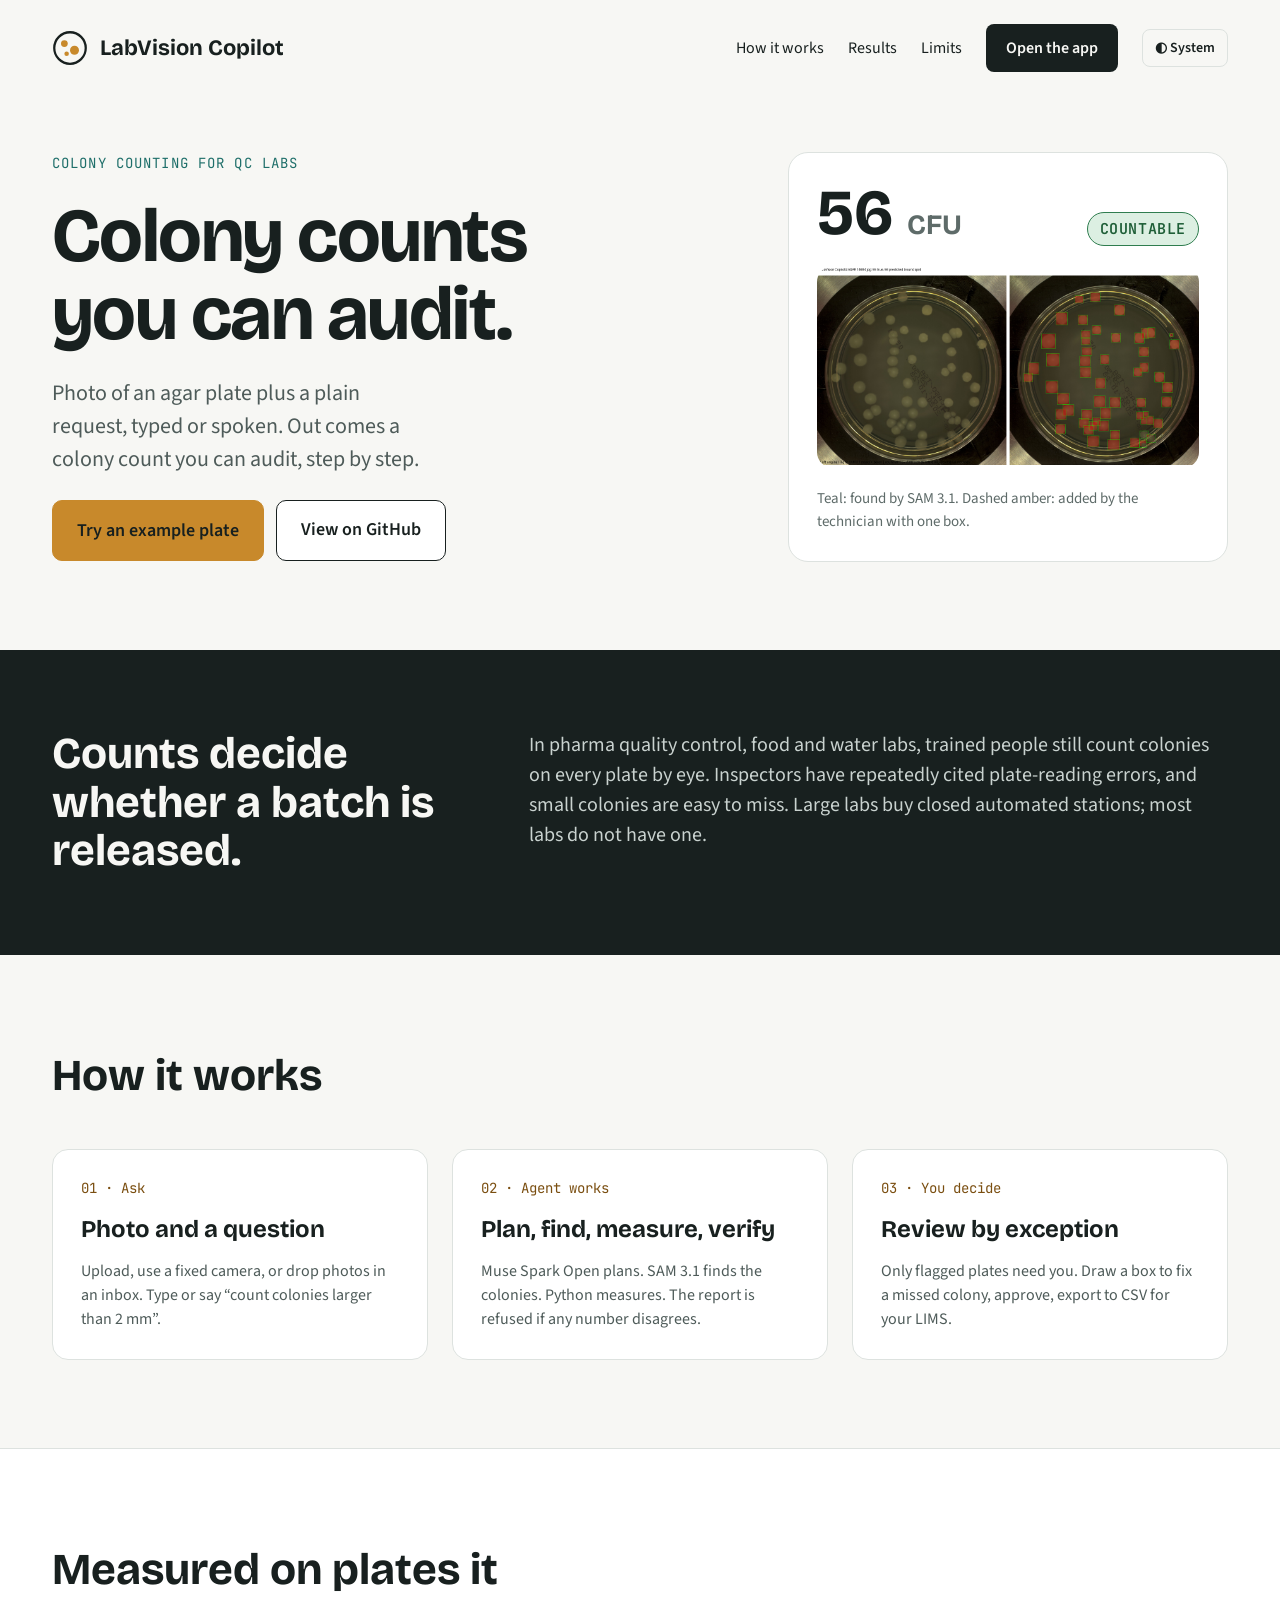
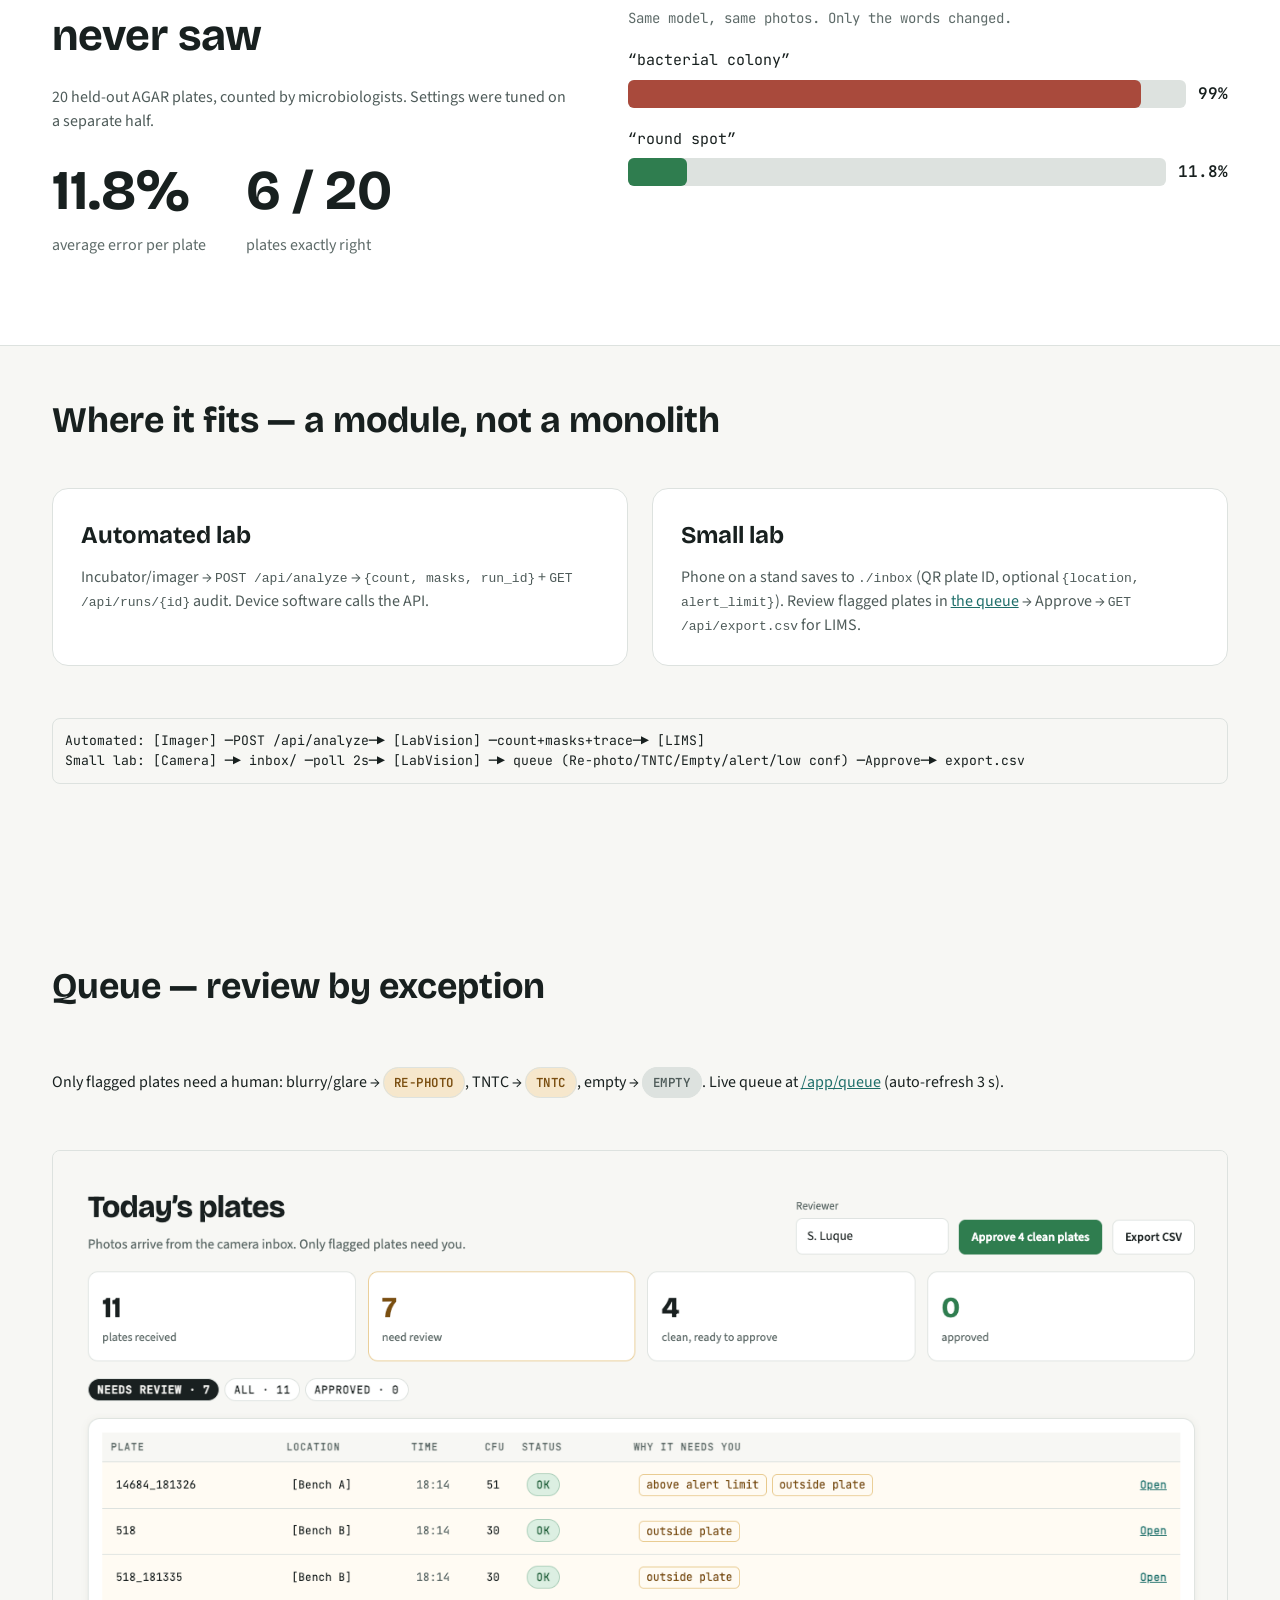
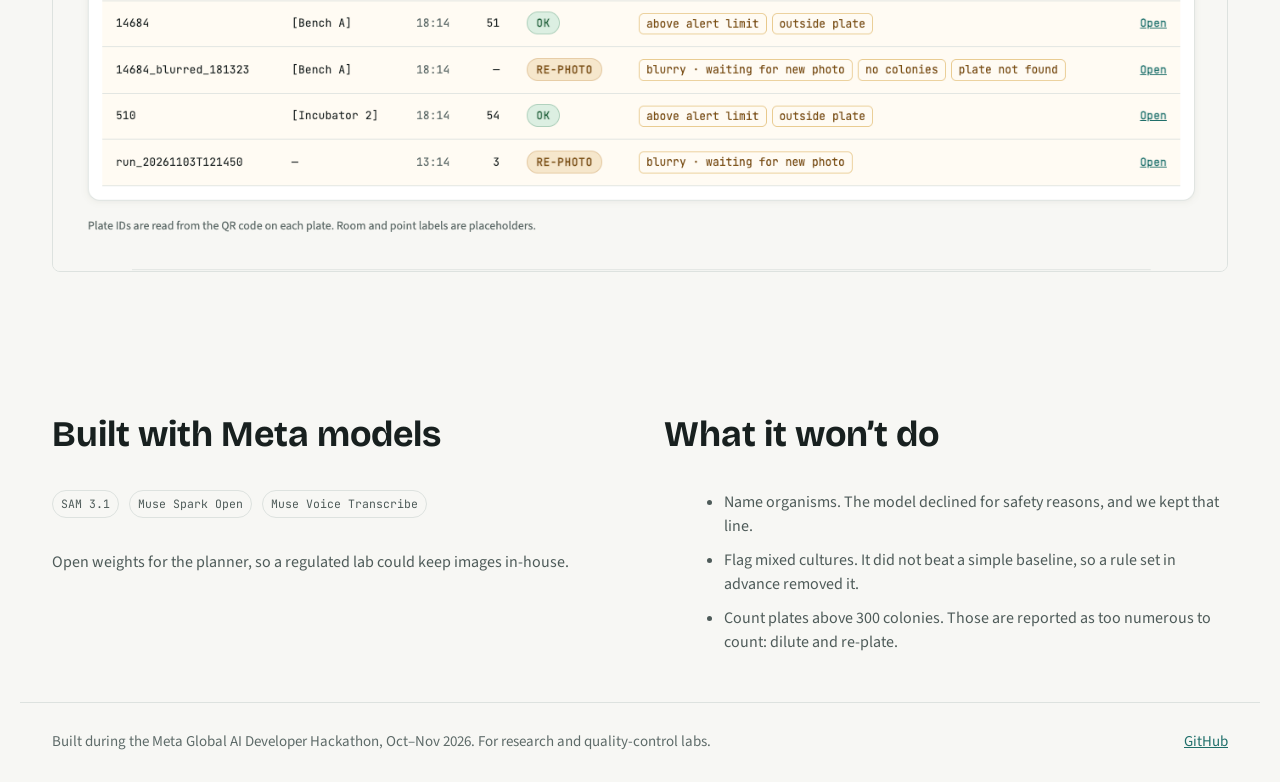
==== web/landing.html @ f02cd076 "Honest verification steps, dark mode + theme toggle, Stop, batch upload - Agent: one plan row per Mu" ====
<!doctype html>
<html lang="en">
<head>
<meta charset="utf-8">
<meta name="viewport" content="width=device-width, initial-scale=1">
<title>LabVision Copilot — Colony counts you can audit.</title>
<link rel="preconnect" href="https://fonts.googleapis.com">
<link href="https://fonts.googleapis.com/css2?family=Bricolage+Grotesque:opsz,wght@12..96,500;12..96,700&family=Source+Sans+3:wght@400;600&family=JetBrains+Mono:wght@400;500&display=swap" rel="stylesheet">
<link rel="icon" href="/web/favicon.svg" type="image/svg+xml">
<link rel="stylesheet" href="/web/app.css">
<script src="/web/theme.js"></script>
<style>
.landing-wrap{max-width:1240px;margin:0 auto;padding:0 32px}
.landing-hero{max-width:1240px;margin:0 auto;padding:56px 32px 88px;display:flex;flex-wrap:wrap;gap:56px;align-items:center}
.landing-hero-left{flex:999 1 520px;min-width:0;display:flex;flex-direction:column;gap:24px}
.landing-kicker{margin:0;font-family:"JetBrains Mono",monospace;font-size:14px;letter-spacing:.08em;text-transform:uppercase;color:var(--teal)}
.landing-hero h1{margin:0;font-family:"Bricolage Grotesque",sans-serif;font-weight:700;font-size:76px;line-height:1.02;letter-spacing:-.02em}
.landing-lead{margin:0;font-size:22px;color:var(--muted);max-width:34ch}
.landing-actions{display:flex;flex-wrap:wrap;gap:12px}
.btn-accent{background:var(--accent);color:var(--accent-text);text-decoration:none;padding:16px 24px;border-radius:var(--radius-btn);font-weight:600;font-size:18px;border:1.5px solid var(--accent)}
.btn-ghost-dark{border:1.5px solid var(--ink);color:var(--ink);background:var(--surface);text-decoration:none;padding:15px 24px;border-radius:var(--radius-btn);font-weight:600;font-size:18px}
.plate-card{flex:1 1 440px;min-width:0;background:var(--surface);border:1px solid var(--line);border-radius:20px;padding:28px;display:flex;flex-direction:column;gap:20px}
.plate-card-top{display:flex;justify-content:space-between;align-items:baseline}
.plate-big{font-family:"Bricolage Grotesque",sans-serif;font-weight:700;font-size:64px;line-height:1}
.plate-big small{font-size:28px;color:var(--muted-2)}
.dark-band{background:var(--band-bg);color:var(--band-ink)}
.dark-band-inner{max-width:1240px;margin:0 auto;padding:80px 32px;display:flex;flex-wrap:wrap;gap:48px}
.dark-band h2{flex:1 1 320px;margin:0;font-family:"Bricolage Grotesque",sans-serif;font-weight:700;font-size:44px;line-height:1.1}
.dark-band p{flex:2 1 480px;margin:0;font-size:20px;color:var(--band-muted)}
.section{max-width:1240px;margin:0 auto;padding:88px 32px;display:flex;flex-direction:column;gap:40px}
.cards3{display:grid;grid-template-columns:repeat(auto-fit,minmax(260px,1fr));gap:24px}
.card{border:1px solid var(--line);border-radius:16px;padding:28px;display:flex;flex-direction:column;gap:12px;background:var(--surface)}
.card-kicker{font-family:"JetBrains Mono",monospace;font-size:14px;color:var(--accent-soft-text)}
.card h3{margin:0;font-size:24px;font-family:"Bricolage Grotesque",sans-serif}
.card p{margin:0;color:var(--muted)}
.results-wrap{background:var(--surface);border-top:1px solid var(--line);border-bottom:1px solid var(--line)}
.results-inner{max-width:1240px;margin:0 auto;padding:88px 32px;display:flex;flex-wrap:wrap;gap:56px;align-items:center}
.results-left{flex:1 1 360px;min-width:0;display:flex;flex-direction:column;gap:16px}
.results-right{flex:1 1 440px;min-width:0;display:flex;flex-direction:column;gap:20px}
.bars{display:flex;gap:40px;flex-wrap:wrap}
.bar-stat{font-family:"Bricolage Grotesque",sans-serif;font-weight:700;font-size:56px}
.bar-label{color:var(--muted-2);font-size:16px}
.bar-compare{display:flex;flex-direction:column;gap:8px}
.bar-row{display:flex;align-items:center;gap:12px}
.bar-track{height:28px;border-radius:6px;flex:1}
.bar-fill{height:100%;border-radius:6px}
.split{display:flex;flex-wrap:wrap;gap:48px}
.split>div{flex:1 1 360px;min-width:0;display:flex;flex-direction:column;gap:16px}
.chip-row{display:flex;flex-wrap:wrap;gap:10px}
.ftr{max-width:1240px;margin:0 auto;padding:28px 32px;display:flex;flex-wrap:wrap;gap:16px;justify-content:space-between;font-size:15px;color:var(--muted-2);border-top:1px solid var(--line)}
@media(max-width:760px){.landing-hero h1{font-size:48px}.dark-band h2{font-size:32px}.section{padding:48px 20px}.landing-hero,.results-inner,.dark-band-inner,.ftr{padding-left:20px;padding-right:20px}}
</style>
</head>
<body>
<header style="max-width:1240px;margin:0 auto;padding:24px 32px;display:flex;flex-wrap:wrap;gap:16px;align-items:center;justify-content:space-between">
  <a href="/" class="brand" aria-label="LabVision Copilot — home" style="display:flex;align-items:center;gap:12px;color:inherit;text-decoration:none">
    <svg width="36" height="36" viewBox="0 0 32 32" aria-hidden="true"><circle cx="16" cy="16" r="14" fill="none" stroke="currentColor" stroke-width="2"/><circle cx="11" cy="12" r="3" fill="var(--accent)"/><circle cx="20" cy="18" r="4" fill="var(--accent)"/><circle cx="13" cy="21" r="2" fill="var(--accent)"/></svg>
    <span style="font-family:'Bricolage Grotesque',sans-serif;font-weight:700;font-size:22px">LabVision Copilot</span>
  </a>
  <nav style="display:flex;flex-wrap:wrap;gap:24px;align-items:center;font-size:16px">
    <a href="#how" style="color:var(--ink);text-decoration:none">How it works</a>
    <a href="#results" style="color:var(--ink);text-decoration:none">Results</a>
    <a href="#limits" style="color:var(--ink);text-decoration:none">Limits</a>
    <a href="/app" style="background:var(--ink);color:var(--bg);text-decoration:none;padding:12px 20px;border-radius:8px;font-weight:600">Open the app</a>
  </nav>
</header>

<section class="landing-hero">
  <div class="landing-hero-left">
    <p class="landing-kicker">Colony counting for QC labs</p>
    <h1>Colony counts<br>you can audit.</h1>
    <p class="landing-lead">Photo of an agar plate plus a plain request, typed or spoken. Out comes a colony count you can audit, step by step.</p>
    <div class="landing-actions">
      <a href="/app?example=14684" class="btn-accent">Try an example plate</a>
      <a href="https://github.com/Cmon3/LabVision" target="_blank" rel="noopener noreferrer" class="btn-ghost-dark">View on GitHub</a>
    </div>
  </div>
  <div class="plate-card">
    <div class="plate-card-top">
      <span class="plate-big">56 <small>CFU</small></span>
      <span class="pill ok" style="background:var(--ok-soft);color:var(--ok-text);border-color:var(--ok);font-weight:600;font-size:15px;padding:6px 12px;border-radius:999px">Countable</span>
    </div>
    <div style="border-radius:16px;overflow:hidden;background:#2A2F2C">
      <img src="/web/img/demo.png" alt="Agar plate with 56 colonies outlined" style="width:100%;height:auto;display:block" onerror="this.style.display='none';this.nextElementSibling.style.display='block'">
      <svg viewBox="0 0 400 400" role="img" aria-label="Agar plate with detected colonies outlined" style="width:100%;height:auto;display:none">
        <rect width="400" height="400" rx="16" fill="#2A2F2C"/>
        <circle cx="200" cy="200" r="170" fill="#4A4A2E" stroke="#C9B46A" stroke-width="4"/>
        <circle cx="200" cy="200" r="158" fill="#56553A"/>
        <g fill="#D9C98E" stroke="#29B3A8" stroke-width="2.5">
          <circle cx="140" cy="120" r="14"/><circle cx="230" cy="100" r="10"/><circle cx="280" cy="150" r="16"/><circle cx="170" cy="180" r="12"/><circle cx="250" cy="220" r="13"/><circle cx="120" cy="240" r="17"/><circle cx="200" cy="270" r="11"/><circle cx="300" cy="260" r="14"/><circle cx="160" cy="310" r="10"/><circle cx="240" cy="320" r="15"/><circle cx="110" cy="170" r="8"/><circle cx="320" cy="200" r="9"/>
        </g>
        <circle cx="290" cy="300" r="20" fill="#E8D27A" stroke="#C8892B" stroke-width="3" stroke-dasharray="6 4"/>
      </svg>
    </div>
    <p style="margin:0;font-size:15px;color:var(--muted-2)">Teal: found by SAM 3.1. Dashed amber: added by the technician with one box.</p>
  </div>
</section>

<section class="dark-band">
  <div class="dark-band-inner">
    <h2>Counts decide whether a batch is released.</h2>
    <p>In pharma quality control, food and water labs, trained people still count colonies on every plate by eye. Inspectors have repeatedly cited plate-reading errors, and small colonies are easy to miss. Large labs buy closed automated stations; most labs do not have one.</p>
  </div>
</section>

<section id="how" class="section">
  <h2 style="margin:0;font-family:'Bricolage Grotesque',sans-serif;font-weight:700;font-size:44px">How it works</h2>
  <div class="cards3">
    <div class="card"><span class="card-kicker">01 · Ask</span><h3>Photo and a question</h3><p>Upload, use a fixed camera, or drop photos in an inbox. Type or say “count colonies larger than 2 mm”.</p></div>
    <div class="card"><span class="card-kicker">02 · Agent works</span><h3>Plan, find, measure, verify</h3><p>Muse Spark Open plans. SAM 3.1 finds the colonies. Python measures. The report is refused if any number disagrees.</p></div>
    <div class="card"><span class="card-kicker">03 · You decide</span><h3>Review by exception</h3><p>Only flagged plates need you. Draw a box to fix a missed colony, approve, export to CSV for your LIMS.</p></div>
  </div>
</section>

<section id="results" class="results-wrap">
  <div class="results-inner">
    <div class="results-left">
      <h2 style="margin:0;font-family:'Bricolage Grotesque',sans-serif;font-weight:700;font-size:44px">Measured on plates it never saw</h2>
      <p style="margin:0;color:var(--muted)">20 held-out AGAR plates, counted by microbiologists. Settings were tuned on a separate half.</p>
      <div class="bars"><div><div class="bar-stat">11.8%</div><div class="bar-label">average error per plate</div></div><div><div class="bar-stat">6 / 20</div><div class="bar-label">plates exactly right</div></div></div>
    </div>
    <div class="results-right">
      <p style="margin:0;font-family:'JetBrains Mono',monospace;font-size:14px;color:var(--muted-2)">Same model, same photos. Only the words changed.</p>
      <div class="bar-compare"><span style="font-family:'JetBrains Mono',monospace;font-size:15px">“bacterial colony”</span><div class="bar-row"><div class="bar-track" style="background:var(--line)"><div class="bar-fill" style="width:92%;background:var(--fail)"></div></div><span style="font-family:'JetBrains Mono',monospace;font-weight:600">99%</span></div></div>
      <div class="bar-compare"><span style="font-family:'JetBrains Mono',monospace;font-size:15px">“round spot”</span><div class="bar-row"><div class="bar-track" style="background:var(--line)"><div class="bar-fill" style="width:11%;background:var(--ok)"></div></div><span style="font-family:'JetBrains Mono',monospace;font-weight:600">11.8%</span></div></div>
    </div>
  </div>
</section>

<!-- Keep existing sections, restyled -->
<section class="section" style="padding-top:48px">
  <h2 style="font-family:'Bricolage Grotesque',sans-serif;font-size:36px;margin:0">Where it fits — a module, not a monolith</h2>
  <div class="cards3">
    <div class="card"><h3>Automated lab</h3><p class="muted">Incubator/imager → <code>POST /api/analyze</code> → <code>{count, masks, run_id}</code> + <code>GET /api/runs/{id}</code> audit. Device software calls the API.</p></div>
    <div class="card"><h3>Small lab</h3><p class="muted">Phone on a stand saves to <code>./inbox</code> (QR plate ID, optional <code>{location, alert_limit}</code>). Review flagged plates in <a href="/app/queue">the queue</a> → Approve → <code>GET /api/export.csv</code> for LIMS.</p></div>
  </div>
  <div style="margin-top:12px;padding:12px;border:1px solid var(--line);border-radius:8px;background:var(--bg);font-family:'JetBrains Mono',monospace;font-size:.82rem;overflow:auto">
    <div>Automated: [Imager] ─POST /api/analyze─▶ [LabVision] ─count+masks+trace─▶ [LIMS]</div>
    <div>Small lab: [Camera] ─▶ inbox/ ─poll 2s─▶ [LabVision] ─▶ queue (Re-photo/TNTC/Empty/alert/low conf) ─Approve─▶ export.csv</div>
  </div>
</section>

<section class="section">
  <h2 style="font-family:'Bricolage Grotesque',sans-serif;font-size:36px;margin:0">Queue — review by exception</h2>
  <p>Only flagged plates need a human: blurry/glare → <span class="pill" style="background:var(--warn-soft);color:var(--warn-text)">Re-photo</span>, TNTC → <span class="pill" style="background:var(--warn-soft);color:var(--warn-text)">TNTC</span>, empty → <span class="pill" style="background:var(--line);color:var(--muted)">Empty</span>. Live queue at <a href="/app/queue">/app/queue</a> (auto-refresh 3 s).</p>
  <img src="/web/img/queue.png" alt="Queue screenshot" style="max-width:100%;border:1px solid var(--line);border-radius:8px" onerror="this.style.display='none'">
</section>

<section class="split" style="max-width:1240px;margin:0 auto;padding:48px 32px">
  <div>
    <h2 style="margin:0;font-family:'Bricolage Grotesque',sans-serif;font-weight:700;font-size:36px">Built with Meta models</h2>
    <div class="chip-row" style="margin-top:12px"><span class="chip">SAM 3.1</span><span class="chip">Muse Spark Open</span><span class="chip">Muse Voice Transcribe</span></div>
    <p style="color:var(--muted)">Open weights for the planner, so a regulated lab could keep images in-house.</p>
  </div>
  <div id="limits">
    <h2 style="margin:0;font-family:'Bricolage Grotesque',sans-serif;font-weight:700;font-size:36px">What it won’t do</h2>
    <ul style="margin:12px 0 0 20px;display:flex;flex-direction:column;gap:10px;color:var(--muted)">
      <li>Name organisms. The model declined for safety reasons, and we kept that line.</li>
      <li>Flag mixed cultures. It did not beat a simple baseline, so a rule set in advance removed it.</li>
      <li>Count plates above 300 colonies. Those are reported as too numerous to count: dilute and re-plate.</li>
    </ul>
  </div>
</section>

<footer class="ftr">
  <span>Built during the Meta Global AI Developer Hackathon, Oct–Nov 2026. For research and quality-control labs.</span>
  <a href="https://github.com/Cmon3/LabVision" target="_blank" rel="noopener noreferrer">GitHub</a>
</footer>
</body>
</html>
---- web/app.css ----
:root{
  /* Design tokens — Session 10 */
  --bg:#F7F7F4; --surface:#FFFFFF; --ink:#18201F; --muted:#4E5B59; --muted-2:#5E6B69; --line:#DDE2DF;
  --accent:#C8892B; --accent-text:#18201F; --accent-soft:#F6E7CC; --accent-soft-text:#7A4E10;
  --teal:#1F6F6A; --teal-stroke:#29B3A8; --teal-fill:rgba(41,179,168,.35);
  --ok:#2F7D4F; --ok-soft:#DCEFE2; --ok-text:#1E5E37;
  --warn:#B7791F; --warn-soft:#F6E7CC; --warn-text:#7A4E10;
  --fail:#A94A3C;
  --badge-model-bg:#E6E0F5; --badge-model-text:#4B3A86;
  --badge-rule-bg:#E3E8E6; --badge-rule-text:#3D4A48;
  --badge-human-bg:#D6ECEA; --badge-human-text:#154F4B;
  --radius:14px; --radius-sm:8px; --radius-btn:10px; --radius-pill:999px;
  --shadow:0 1px 8px rgba(24,32,31,.08);
  --row-flag-bg:#FFFBF3; --flag-line:#E8C98C; --on-ok:#FFFFFF;
  --band-bg:#18201F; --band-ink:#F7F7F4; --band-muted:#C9D2CF;
  color-scheme:light;
}
/* Dark palette: OS preference unless the user picked Light; or the user picked Dark */
@media(prefers-color-scheme:dark){
  :root:not([data-theme="light"]){color-scheme:dark;
    --bg:#0F1413; --surface:#181E1D; --ink:#E8F0EE; --muted:#9AB0AD; --muted-2:#A9BBB9; --line:#26302E;
    --accent:#D99A3A; --accent-text:#1A1406; --accent-soft:#2A2110; --accent-soft-text:#E8C98C;
    --teal:#2EB8AD; --teal-stroke:#3DD4C7; --teal-fill:rgba(45,212,200,.32);
    --ok:#3DBF7A; --ok-soft:#143524; --ok-text:#A7E8C2;
    --warn:#E0A040; --warn-soft:#2A2310; --warn-text:#F0D9A8;
    --fail:#E07A6E;
    --badge-model-bg:#2A2640; --badge-model-text:#C8B8F5;
    --badge-rule-bg:#222A28; --badge-rule-text:#C8D6D2;
    --badge-human-bg:#14302E; --badge-human-text:#9BE8E0;
    --shadow:0 1px 12px rgba(0,0,0,.45);

    --row-flag-bg:#241E12; --flag-line:#6B5424; --on-ok:#0F1413;
    --band-bg:#1C2422; --band-ink:#E8F0EE; --band-muted:#A9BBB9;
  }
}
:root[data-theme="dark"]{color-scheme:dark;
    --bg:#0F1413; --surface:#181E1D; --ink:#E8F0EE; --muted:#9AB0AD; --muted-2:#A9BBB9; --line:#26302E;
    --accent:#D99A3A; --accent-text:#1A1406; --accent-soft:#2A2110; --accent-soft-text:#E8C98C;
    --teal:#2EB8AD; --teal-stroke:#3DD4C7; --teal-fill:rgba(45,212,200,.32);
    --ok:#3DBF7A; --ok-soft:#143524; --ok-text:#A7E8C2;
    --warn:#E0A040; --warn-soft:#2A2310; --warn-text:#F0D9A8;
    --fail:#E07A6E;
    --badge-model-bg:#2A2640; --badge-model-text:#C8B8F5;
    --badge-rule-bg:#222A28; --badge-rule-text:#C8D6D2;
    --badge-human-bg:#14302E; --badge-human-text:#9BE8E0;
    --shadow:0 1px 12px rgba(0,0,0,.45);

    --row-flag-bg:#241E12; --flag-line:#6B5424; --on-ok:#0F1413;
    --band-bg:#1C2422; --band-ink:#E8F0EE; --band-muted:#A9BBB9;
}
[hidden]{display:none !important}
*{box-sizing:border-box}
html,body{margin:0; min-height:100%}
body{font-family:"Source Sans 3",system-ui,sans-serif; background:var(--bg); color:var(--ink); line-height:1.5}
h1{font-family:"Bricolage Grotesque",system-ui,sans-serif; font-size:1.35rem; margin:0; letter-spacing:-.02em}
.mono{font-family:"JetBrains Mono",ui-monospace,monospace}
.muted{color:var(--muted)}
.small{font-size:.82rem}
a{color:var(--teal)}
:focus-visible{outline:2px solid var(--accent); outline-offset:2px}

/* header */
.hdr{border-bottom:1px solid var(--line); background:var(--surface); position:sticky; top:0; z-index:10}
.hdr-inner{max-width:1200px; margin:0 auto; padding:14px 20px; display:flex; align-items:center; justify-content:space-between; gap:16px; flex-wrap:wrap}
.hdr-sub{margin:2px 0 0; color:var(--muted); font-size:.88rem}
.chips{display:flex; gap:8px; flex-wrap:wrap}
.chip{font-family:"JetBrains Mono",monospace; font-size:.72rem; padding:4px 8px; border-radius:999px; border:1px solid var(--line); background:var(--bg); color:var(--muted)}
.sug-chips{margin-top:6px}
.sug-chip{font:500 .82rem "Source Sans 3",sans-serif; padding:6px 10px; border-radius:999px; border:1px solid var(--line); background:var(--surface); color:var(--ink); cursor:pointer; transition:border-color .15s, background .15s}
.sug-chip:hover{border-color:var(--accent); background:color-mix(in srgb, var(--accent) 8%, var(--surface))}
.sug-chip.experimental{border-color:var(--warn); color:var(--warn)}

/* layout */
.layout{max-width:1200px; margin:0 auto; padding:20px; display:grid; grid-template-columns:380px 1fr; gap:20px; align-items:start}
@media(max-width:860px){ .layout{grid-template-columns:1fr} }
.panel{background:var(--surface); border:1px solid var(--line); border-radius:var(--radius); box-shadow:var(--shadow); padding:16px}
.left{display:flex; flex-direction:column; gap:12px}
.right{min-height:420px}

/* dropzone */
.dropzone{border:1.5px dashed var(--line); border-radius:var(--radius); padding:22px 16px; text-align:center; cursor:pointer; background:var(--bg); transition:border-color .15s}
.dropzone:hover, .dropzone.dragover{border-color:var(--accent); background:color-mix(in srgb, var(--accent) 8%, var(--bg))}
.dropzone:focus-visible{border-color:var(--accent)}
.dz-icon{font-size:1.6rem; color:var(--accent)}
.dz-text{margin:6px 0 2px}
.dz-hint{margin:0; font-size:.82rem; color:var(--muted)}
#previewThumb{max-width:100%; max-height:160px; margin-top:10px; border-radius:8px; border:1px solid var(--line)}

/* buttons */
.btn{font:600 .9rem "Source Sans 3",sans-serif; padding:9px 14px; border-radius:8px; border:1px solid var(--line); background:var(--surface); color:var(--ink); cursor:pointer}
.btn:hover{border-color:var(--ink)}
.btn:disabled{opacity:.5; cursor:not-allowed}
.btn-primary{background:var(--ink); color:var(--bg); border-color:var(--ink); width:100%; padding:12px; font-size:1rem}
.btn-primary:hover{filter:brightness(1.1)}
.btn-ghost{background:transparent}
.btn-sm{padding:6px 10px; font-size:.82rem}
.btn-sm.is-active{background:var(--accent); color:#fff; border-color:var(--accent)}
.row{display:flex; gap:8px; align-items:center}
.gap{gap:8px}
.seg{flex:1}

/* examples */
.examples{border-top:1px solid var(--line); padding-top:12px}
.label{font-size:.75rem; font-weight:600; letter-spacing:.04em; text-transform:uppercase; color:var(--muted)}
.thumbs{display:flex; gap:8px; margin-top:8px; flex-wrap:wrap}
.thumb{width:84px; height:64px; object-fit:cover; border-radius:8px; border:2px solid transparent; cursor:pointer; background:var(--bg)}
.thumb:hover{border-color:var(--line)}
.thumb.is-selected{border-color:var(--accent)}
.thumb-label{font-size:.68rem; text-align:center; color:var(--muted); font-family:"JetBrains Mono",monospace}

/* request */
.request-row{display:flex; gap:8px}
.request-row textarea{flex:1; font:400 .95rem "Source Sans 3",sans-serif; padding:10px 12px; border:1px solid var(--line); border-radius:8px; background:var(--bg); color:var(--ink); resize:vertical}
.mic{width:48px; height:48px; border-radius:50%; border:1px solid var(--line); background:var(--surface); font-size:1.2rem; cursor:pointer; flex-shrink:0}
.mic.is-recording{background:var(--fail); color:#fff; border-color:var(--fail); animation:pulse 1.2s infinite}
@keyframes pulse{0%,100%{transform:scale(1)}50%{transform:scale(1.05)}}
.mic-status{font-size:.82rem; color:var(--muted); min-height:1em}
@media(prefers-reduced-motion:reduce){ .mic.is-recording{animation:none} .spinner{animation:none} }

/* camera */
#cameraWrap{border:1px solid var(--line); border-radius:8px; overflow:hidden; background:#000}
#cameraVideo{width:100%; display:block; max-height:260px}

/* left status */
.left-status{font-size:.85rem; min-height:1.2em}

/* empty/loading/error */
.empty{padding:28px 10px; text-align:center; color:var(--muted)}
.empty code{font-family:"JetBrains Mono",monospace; font-size:.85em}
.empty-steps{list-style:none; padding:0; margin:12px 0; display:flex; flex-direction:column; gap:6px; text-align:left; max-width:360px; margin-left:auto; margin-right:auto}
.empty-steps li{padding:6px 10px; border:1px solid var(--line); border-radius:8px; background:var(--bg); font-size:.88rem}
.loading{display:flex; gap:12px; align-items:center; padding:18px; color:var(--muted)}
.spinner{width:22px; height:22px; border:3px solid var(--line); border-top-color:var(--accent); border-radius:50%; animation:spin .8s linear infinite}
@keyframes spin{to{transform:rotate(360deg)}}
.error-box{padding:14px; border:1px solid color-mix(in srgb, var(--fail) 30%, transparent); background:color-mix(in srgb, var(--fail) 8%, var(--surface)); border-radius:8px; color:var(--fail)}

/* hero */
.hero{display:flex; align-items:center; justify-content:space-between; gap:12px; padding:14px; background:var(--bg); border:1px solid var(--line); border-radius:var(--radius)}
.count-big{font-family:"Bricolage Grotesque",sans-serif; font-size:2rem; font-weight:700; line-height:1}
.pill{font:600 .78rem "JetBrains Mono",monospace; padding:6px 10px; border-radius:999px; border:1px solid var(--line); text-transform:uppercase; letter-spacing:.04em}
.pill.ok{background:color-mix(in srgb, var(--ok) 14%, var(--surface)); color:var(--ok); border-color:color-mix(in srgb, var(--ok) 30%, transparent)}
.pill.warn,.pill.tntc,.pill.rephoto{background:color-mix(in srgb, var(--warn) 14%, var(--surface)); color:var(--warn); border-color:color-mix(in srgb, var(--warn) 30%, transparent)}
.pill.fail,.pill.blurry,.pill.glare{background:color-mix(in srgb, var(--fail) 12%, var(--surface)); color:var(--fail); border-color:color-mix(in srgb, var(--fail) 30%, transparent)}
.pill.empty{background:color-mix(in srgb, var(--muted) 14%, var(--surface)); color:var(--muted); border-color:color-mix(in srgb, var(--muted) 30%, transparent)}

/* viewer */
.viewer-toolbar{display:flex; gap:8px; align-items:center; flex-wrap:wrap; margin:12px 0}
.chk{font-size:.85rem; display:flex; gap:6px; align-items:center; cursor:pointer}
.canvas-wrap{position:relative; background:var(--bg); border:1px solid var(--line); border-radius:8px; overflow:hidden; min-height:200px; display:flex; align-items:center; justify-content:center}
.canvas-wrap canvas{max-width:100%; height:auto; display:block}
.canvas-wrap.mode-add{cursor:crosshair}
.canvas-wrap.mode-remove{cursor:pointer}
.canvas-wrap.mode-manual{cursor:copy}
.canvas-wrap canvas#viewer{cursor:inherit}
#dragOverlay{pointer-events:none}
.click-spinner{position:absolute; width:22px; height:22px; border:3px solid var(--line); border-top-color:var(--accent); border-radius:50%; animation:spin .7s linear infinite}
#toast{position:fixed; bottom:20px; left:50%; transform:translateX(-50%); background:var(--ink); color:var(--bg); padding:10px 16px; border-radius:8px; font-size:.88rem; box-shadow:var(--shadow); z-index:100; max-width:90vw}
#toast[hidden]{display:none !important}

/* tabs */
.tabs{display:flex; gap:6px; border-bottom:1px solid var(--line); margin-top:14px; overflow-x:auto}
.tab{font:600 .85rem "Source Sans 3",sans-serif; padding:8px 12px; border:1px solid transparent; border-bottom:none; background:transparent; color:var(--muted); cursor:pointer; border-radius:8px 8px 0 0; white-space:nowrap}
.tab.is-active{background:var(--surface); color:var(--ink); border-color:var(--line)}
.tab-panel{padding:12px 0}
.table-wrap{overflow:auto; border:1px solid var(--line); border-radius:8px}
table{width:100%; border-collapse:collapse; font-size:.88rem}
th,td{padding:8px 10px; text-align:left; border-bottom:1px solid var(--line); font-family:"JetBrains Mono",monospace; font-size:.82rem}
th{background:var(--bg); font-weight:600; color:var(--muted); text-transform:uppercase; letter-spacing:.04em; font-size:.72rem}
.report{white-space:pre-wrap; font:400 .9rem "Source Sans 3",sans-serif; background:var(--bg); border:1px solid var(--line); border-radius:8px; padding:12px}

/* timeline */
.timeline{list-style:none; padding:0; margin:0; display:flex; flex-direction:column; gap:10px}
.timeline li{display:flex; gap:10px; padding:10px; border:1px solid var(--line); border-radius:8px; background:var(--bg)}
.tl-icon{width:22px; height:22px; border-radius:50%; display:grid; place-items:center; font-size:.75rem; font-weight:700; flex-shrink:0; color:#fff}
.tl-icon.ok{background:var(--ok)} .tl-icon.warn{background:var(--warn)} .tl-icon.fail{background:var(--fail)}
.tl-icon.running{border:2px solid var(--line); border-top-color:var(--accent); background:var(--surface); color:transparent; animation:spin .7s linear infinite}
.tl-body{flex:1; min-width:0}
.tl-name{font-weight:600; font-size:.9rem}
.tl-kv{font-family:"JetBrains Mono",monospace; font-size:.78rem; color:var(--muted); word-break:break-word}
.tl-badge{font:600 .68rem "JetBrains Mono",monospace; padding:2px 6px; border-radius:999px; border:1px solid var(--line); text-transform:uppercase; letter-spacing:.04em; flex-shrink:0; height:fit-content}
.tl-badge.model{background:color-mix(in srgb, var(--accent) 14%, var(--surface)); color:var(--accent); border-color:color-mix(in srgb, var(--accent) 30%, transparent)}
.tl-badge.rule{background:var(--bg); color:var(--muted)}
.tl-badge.human{background:color-mix(in srgb, var(--teal) 14%, var(--surface)); color:var(--teal); border-color:color-mix(in srgb, var(--teal) 30%, transparent)}
#liveProgress{margin:12px 0}

/* footer */
.ftr{max-width:1200px; margin:0 auto; padding:16px 20px 24px; display:flex; justify-content:space-between; gap:12px; flex-wrap:wrap; font-size:.82rem; color:var(--muted); border-top:1px solid var(--line); margin-top:12px}
#toast{position:fixed;bottom:24px;left:50%;transform:translateX(-50%);background:var(--ink);color:var(--bg);padding:12px 18px;border-radius:var(--radius-btn);box-shadow:var(--shadow);font-size:14px;z-index:50;max-width:90vw}
#toast[hidden]{display:none !important}

/* theme toggle (web/theme.js) */
.theme-toggle{font:600 14px "Source Sans 3",sans-serif;padding:8px 12px;border-radius:8px;border:1px solid var(--line);background:transparent;color:var(--ink);cursor:pointer;white-space:nowrap}
.theme-toggle:hover{border-color:var(--accent)}
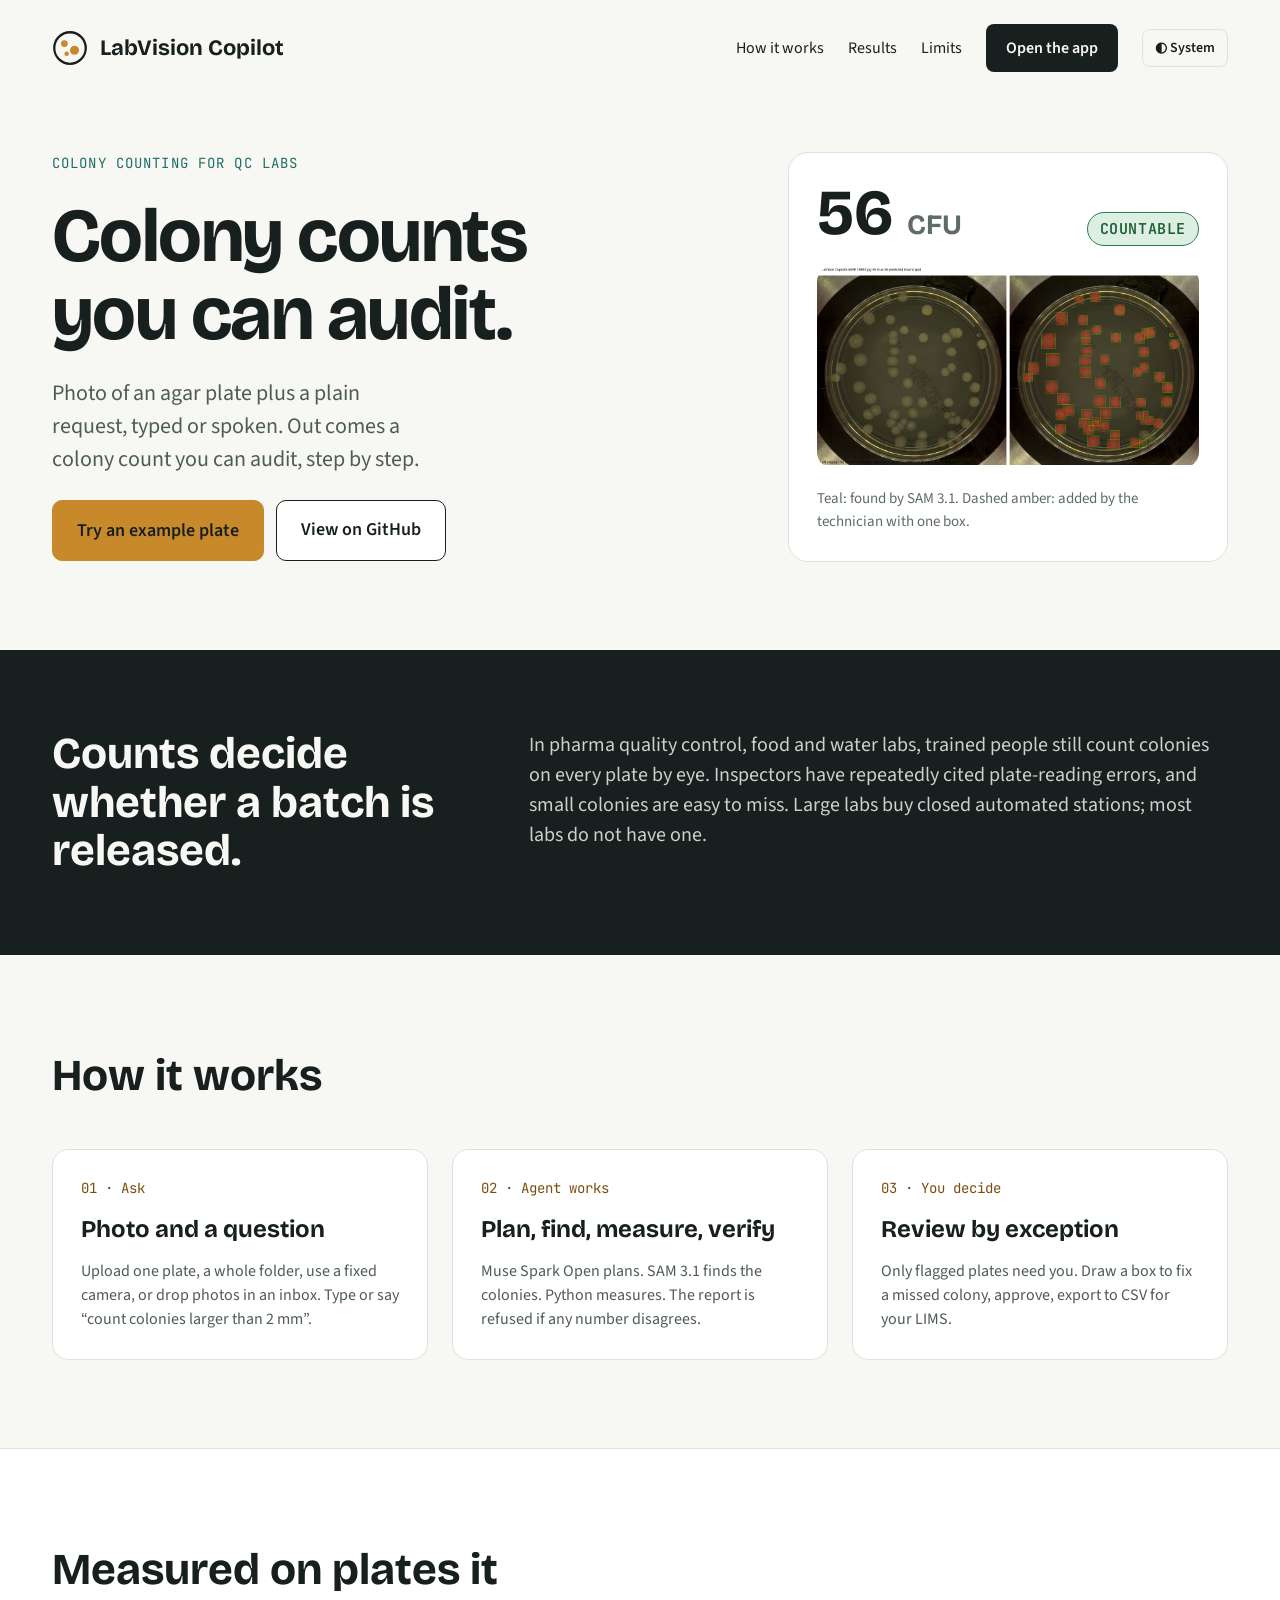
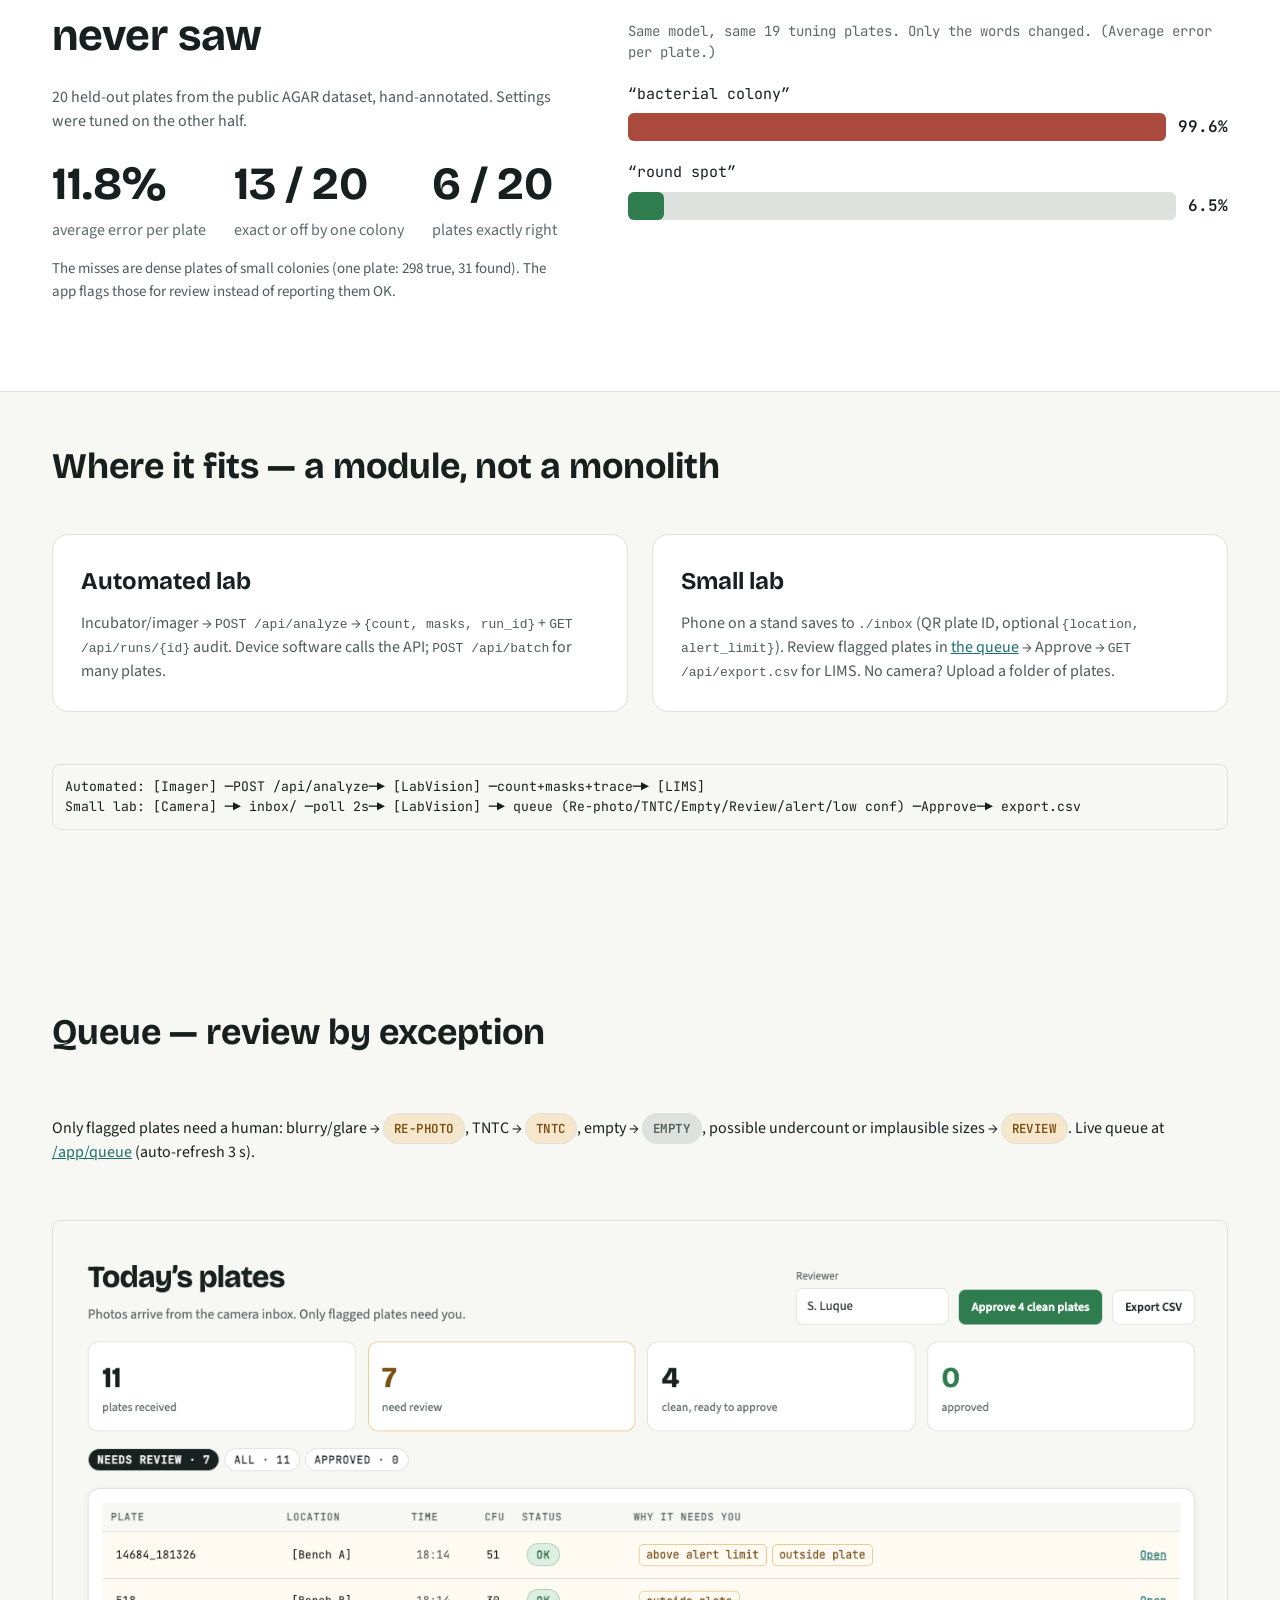
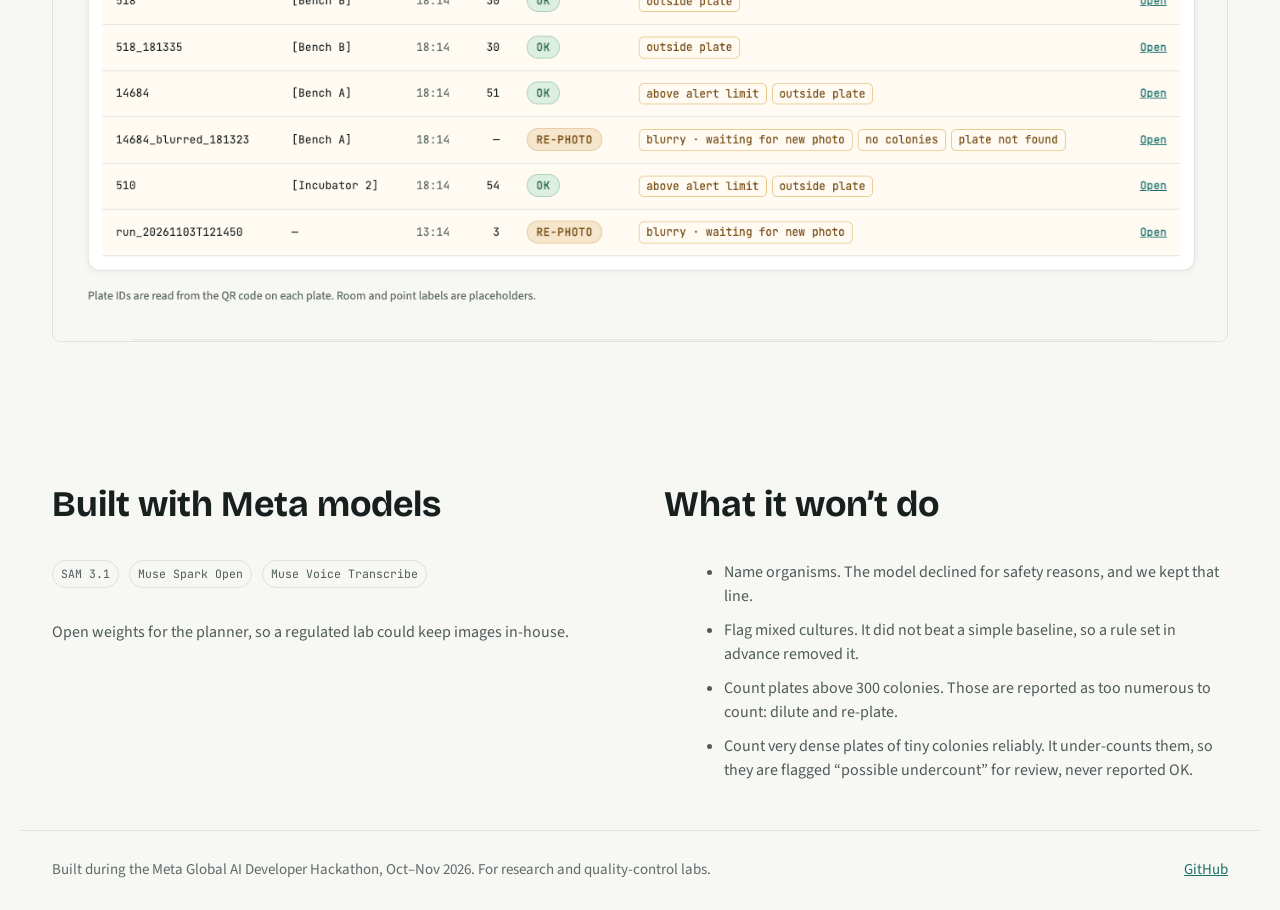
==== commit f6b01aaf: "Folder batch upload, background worker, docs and landing up to date" ====
--- a/web/landing.html
+++ b/web/landing.html
@@ -7,8 +7,8 @@
 <link rel="preconnect" href="https://fonts.googleapis.com">
 <link href="https://fonts.googleapis.com/css2?family=Bricolage+Grotesque:opsz,wght@12..96,500;12..96,700&family=Source+Sans+3:wght@400;600&family=JetBrains+Mono:wght@400;500&display=swap" rel="stylesheet">
 <link rel="icon" href="/web/favicon.svg" type="image/svg+xml">
-<link rel="stylesheet" href="/web/app.css">
-<script src="/web/theme.js"></script>
+<link rel="stylesheet" href="/web/app.css?v=13">
+<script src="/web/theme.js?v=13"></script>
 <style>
 .landing-wrap{max-width:1240px;margin:0 auto;padding:0 32px}
 .landing-hero{max-width:1240px;margin:0 auto;padding:56px 32px 88px;display:flex;flex-wrap:wrap;gap:56px;align-items:center}
@@ -37,8 +37,8 @@
 .results-inner{max-width:1240px;margin:0 auto;padding:88px 32px;display:flex;flex-wrap:wrap;gap:56px;align-items:center}
 .results-left{flex:1 1 360px;min-width:0;display:flex;flex-direction:column;gap:16px}
 .results-right{flex:1 1 440px;min-width:0;display:flex;flex-direction:column;gap:20px}
-.bars{display:flex;gap:40px;flex-wrap:wrap}
-.bar-stat{font-family:"Bricolage Grotesque",sans-serif;font-weight:700;font-size:56px}
+.bars{display:flex;gap:28px;flex-wrap:wrap}
+.bar-stat{font-family:"Bricolage Grotesque",sans-serif;font-weight:700;font-size:46px}
 .bar-label{color:var(--muted-2);font-size:16px}
 .bar-compare{display:flex;flex-direction:column;gap:8px}
 .bar-row{display:flex;align-items:center;gap:12px}
@@ -106,7 +106,7 @@
 <section id="how" class="section">
   <h2 style="margin:0;font-family:'Bricolage Grotesque',sans-serif;font-weight:700;font-size:44px">How it works</h2>
   <div class="cards3">
-    <div class="card"><span class="card-kicker">01 · Ask</span><h3>Photo and a question</h3><p>Upload, use a fixed camera, or drop photos in an inbox. Type or say “count colonies larger than 2 mm”.</p></div>
+    <div class="card"><span class="card-kicker">01 · Ask</span><h3>Photo and a question</h3><p>Upload one plate, a whole folder, use a fixed camera, or drop photos in an inbox. Type or say “count colonies larger than 2 mm”.</p></div>
     <div class="card"><span class="card-kicker">02 · Agent works</span><h3>Plan, find, measure, verify</h3><p>Muse Spark Open plans. SAM 3.1 finds the colonies. Python measures. The report is refused if any number disagrees.</p></div>
     <div class="card"><span class="card-kicker">03 · You decide</span><h3>Review by exception</h3><p>Only flagged plates need you. Draw a box to fix a missed colony, approve, export to CSV for your LIMS.</p></div>
   </div>
@@ -116,13 +116,14 @@
   <div class="results-inner">
     <div class="results-left">
       <h2 style="margin:0;font-family:'Bricolage Grotesque',sans-serif;font-weight:700;font-size:44px">Measured on plates it never saw</h2>
-      <p style="margin:0;color:var(--muted)">20 held-out AGAR plates, counted by microbiologists. Settings were tuned on a separate half.</p>
-      <div class="bars"><div><div class="bar-stat">11.8%</div><div class="bar-label">average error per plate</div></div><div><div class="bar-stat">6 / 20</div><div class="bar-label">plates exactly right</div></div></div>
+      <p style="margin:0;color:var(--muted)">20 held-out plates from the public AGAR dataset, hand-annotated. Settings were tuned on the other half.</p>
+      <div class="bars"><div><div class="bar-stat">11.8%</div><div class="bar-label">average error per plate</div></div><div><div class="bar-stat">13 / 20</div><div class="bar-label">exact or off by one colony</div></div><div><div class="bar-stat">6 / 20</div><div class="bar-label">plates exactly right</div></div></div>
+      <p style="margin:0;color:var(--muted);font-size:15px">The misses are dense plates of small colonies (one plate: 298 true, 31 found). The app flags those for review instead of reporting them OK.</p>
     </div>
     <div class="results-right">
-      <p style="margin:0;font-family:'JetBrains Mono',monospace;font-size:14px;color:var(--muted-2)">Same model, same photos. Only the words changed.</p>
-      <div class="bar-compare"><span style="font-family:'JetBrains Mono',monospace;font-size:15px">“bacterial colony”</span><div class="bar-row"><div class="bar-track" style="background:var(--line)"><div class="bar-fill" style="width:92%;background:var(--fail)"></div></div><span style="font-family:'JetBrains Mono',monospace;font-weight:600">99%</span></div></div>
-      <div class="bar-compare"><span style="font-family:'JetBrains Mono',monospace;font-size:15px">“round spot”</span><div class="bar-row"><div class="bar-track" style="background:var(--line)"><div class="bar-fill" style="width:11%;background:var(--ok)"></div></div><span style="font-family:'JetBrains Mono',monospace;font-weight:600">11.8%</span></div></div>
+      <p style="margin:0;font-family:'JetBrains Mono',monospace;font-size:14px;color:var(--muted-2)">Same model, same 19 tuning plates. Only the words changed. (Average error per plate.)</p>
+      <div class="bar-compare"><span style="font-family:'JetBrains Mono',monospace;font-size:15px">“bacterial colony”</span><div class="bar-row"><div class="bar-track" style="background:var(--line)"><div class="bar-fill" style="width:100%;background:var(--fail)"></div></div><span style="font-family:'JetBrains Mono',monospace;font-weight:600">99.6%</span></div></div>
+      <div class="bar-compare"><span style="font-family:'JetBrains Mono',monospace;font-size:15px">“round spot”</span><div class="bar-row"><div class="bar-track" style="background:var(--line)"><div class="bar-fill" style="width:6.5%;background:var(--ok)"></div></div><span style="font-family:'JetBrains Mono',monospace;font-weight:600">6.5%</span></div></div>
     </div>
   </div>
 </section>
@@ -131,18 +132,18 @@
 <section class="section" style="padding-top:48px">
   <h2 style="font-family:'Bricolage Grotesque',sans-serif;font-size:36px;margin:0">Where it fits — a module, not a monolith</h2>
   <div class="cards3">
-    <div class="card"><h3>Automated lab</h3><p class="muted">Incubator/imager → <code>POST /api/analyze</code> → <code>{count, masks, run_id}</code> + <code>GET /api/runs/{id}</code> audit. Device software calls the API.</p></div>
-    <div class="card"><h3>Small lab</h3><p class="muted">Phone on a stand saves to <code>./inbox</code> (QR plate ID, optional <code>{location, alert_limit}</code>). Review flagged plates in <a href="/app/queue">the queue</a> → Approve → <code>GET /api/export.csv</code> for LIMS.</p></div>
+    <div class="card"><h3>Automated lab</h3><p class="muted">Incubator/imager → <code>POST /api/analyze</code> → <code>{count, masks, run_id}</code> + <code>GET /api/runs/{id}</code> audit. Device software calls the API; <code>POST /api/batch</code> for many plates.</p></div>
+    <div class="card"><h3>Small lab</h3><p class="muted">Phone on a stand saves to <code>./inbox</code> (QR plate ID, optional <code>{location, alert_limit}</code>). Review flagged plates in <a href="/app/queue">the queue</a> → Approve → <code>GET /api/export.csv</code> for LIMS. No camera? Upload a folder of plates.</p></div>
   </div>
   <div style="margin-top:12px;padding:12px;border:1px solid var(--line);border-radius:8px;background:var(--bg);font-family:'JetBrains Mono',monospace;font-size:.82rem;overflow:auto">
     <div>Automated: [Imager] ─POST /api/analyze─▶ [LabVision] ─count+masks+trace─▶ [LIMS]</div>
-    <div>Small lab: [Camera] ─▶ inbox/ ─poll 2s─▶ [LabVision] ─▶ queue (Re-photo/TNTC/Empty/alert/low conf) ─Approve─▶ export.csv</div>
+    <div>Small lab: [Camera] ─▶ inbox/ ─poll 2s─▶ [LabVision] ─▶ queue (Re-photo/TNTC/Empty/Review/alert/low conf) ─Approve─▶ export.csv</div>
   </div>
 </section>
 
 <section class="section">
   <h2 style="font-family:'Bricolage Grotesque',sans-serif;font-size:36px;margin:0">Queue — review by exception</h2>
-  <p>Only flagged plates need a human: blurry/glare → <span class="pill" style="background:var(--warn-soft);color:var(--warn-text)">Re-photo</span>, TNTC → <span class="pill" style="background:var(--warn-soft);color:var(--warn-text)">TNTC</span>, empty → <span class="pill" style="background:var(--line);color:var(--muted)">Empty</span>. Live queue at <a href="/app/queue">/app/queue</a> (auto-refresh 3 s).</p>
+  <p>Only flagged plates need a human: blurry/glare → <span class="pill" style="background:var(--warn-soft);color:var(--warn-text)">Re-photo</span>, TNTC → <span class="pill" style="background:var(--warn-soft);color:var(--warn-text)">TNTC</span>, empty → <span class="pill" style="background:var(--line);color:var(--muted)">Empty</span>, possible undercount or implausible sizes → <span class="pill" style="background:var(--warn-soft);color:var(--warn-text)">Review</span>. Live queue at <a href="/app/queue">/app/queue</a> (auto-refresh 3 s).</p>
   <img src="/web/img/queue.png" alt="Queue screenshot" style="max-width:100%;border:1px solid var(--line);border-radius:8px" onerror="this.style.display='none'">
 </section>
 
@@ -158,6 +159,7 @@
       <li>Name organisms. The model declined for safety reasons, and we kept that line.</li>
       <li>Flag mixed cultures. It did not beat a simple baseline, so a rule set in advance removed it.</li>
       <li>Count plates above 300 colonies. Those are reported as too numerous to count: dilute and re-plate.</li>
+      <li>Count very dense plates of tiny colonies reliably. It under-counts them, so they are flagged “possible undercount” for review, never reported OK.</li>
     </ul>
   </div>
 </section>
